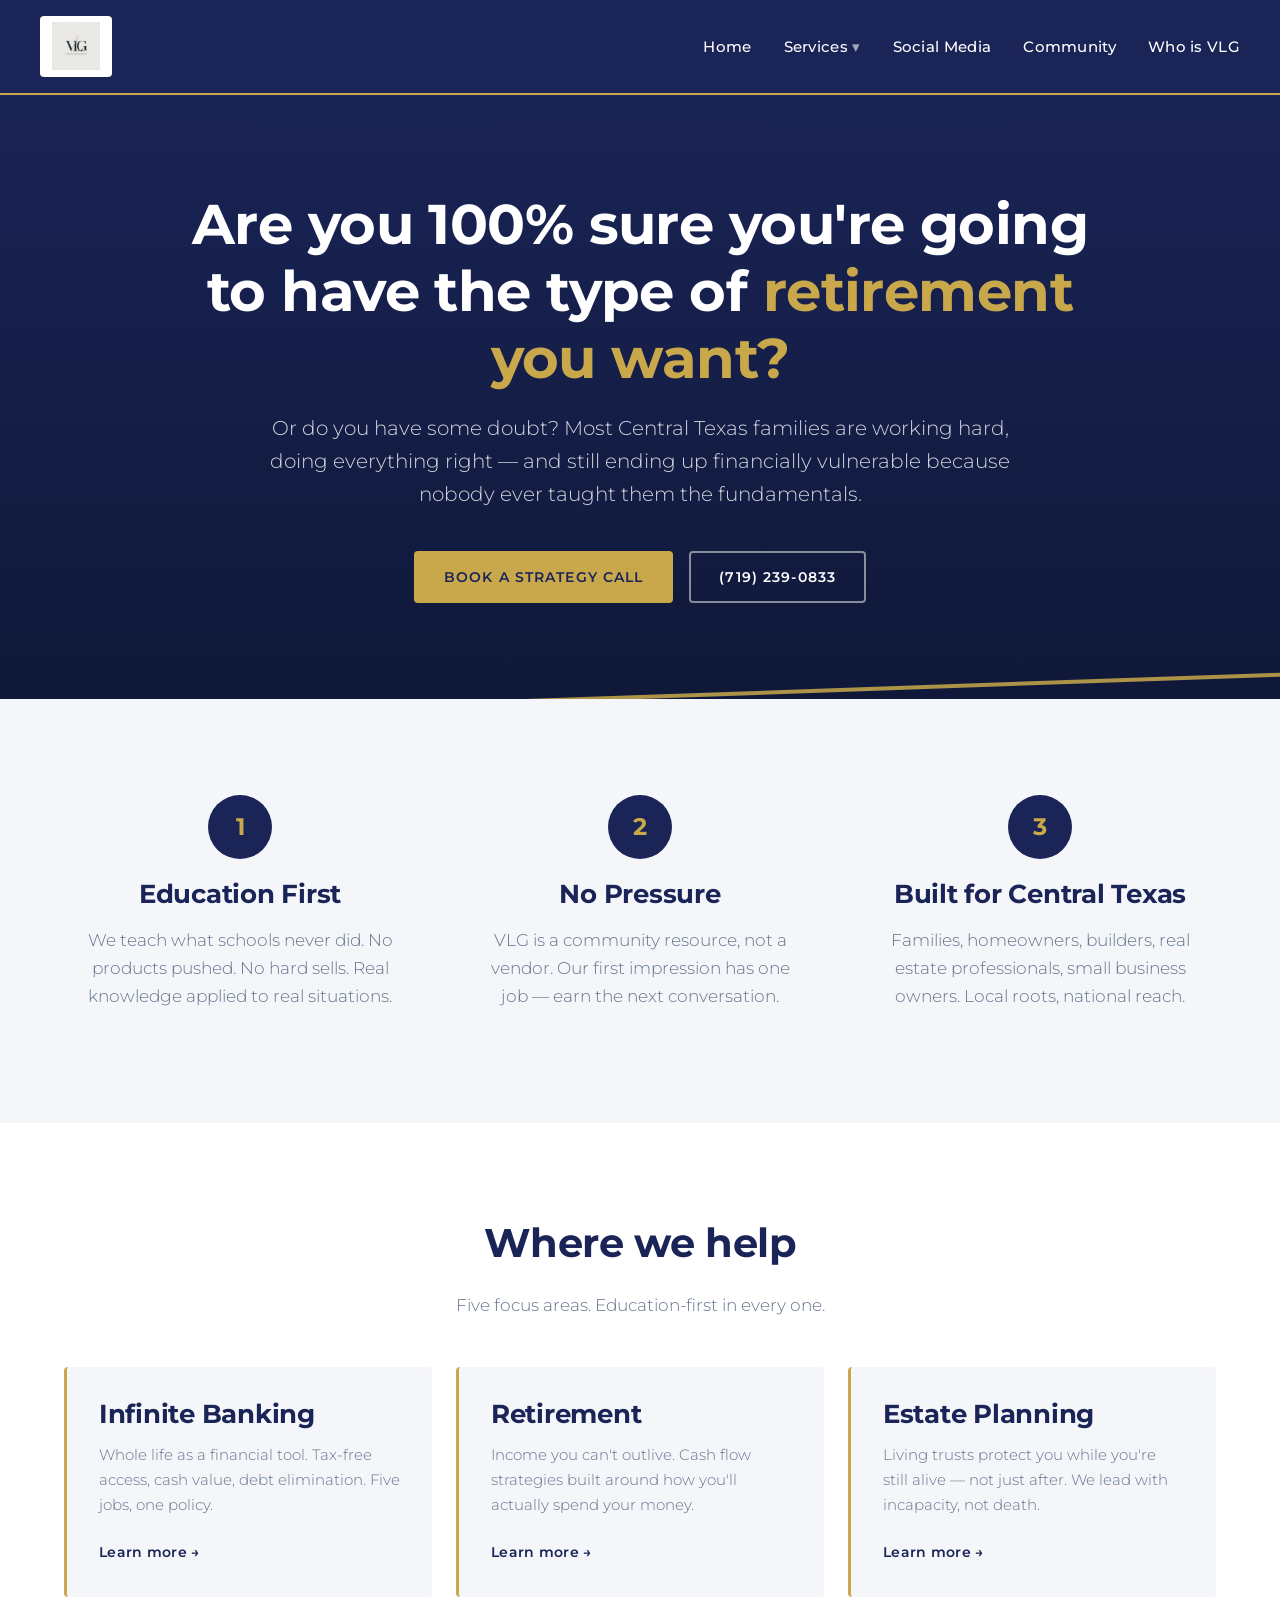
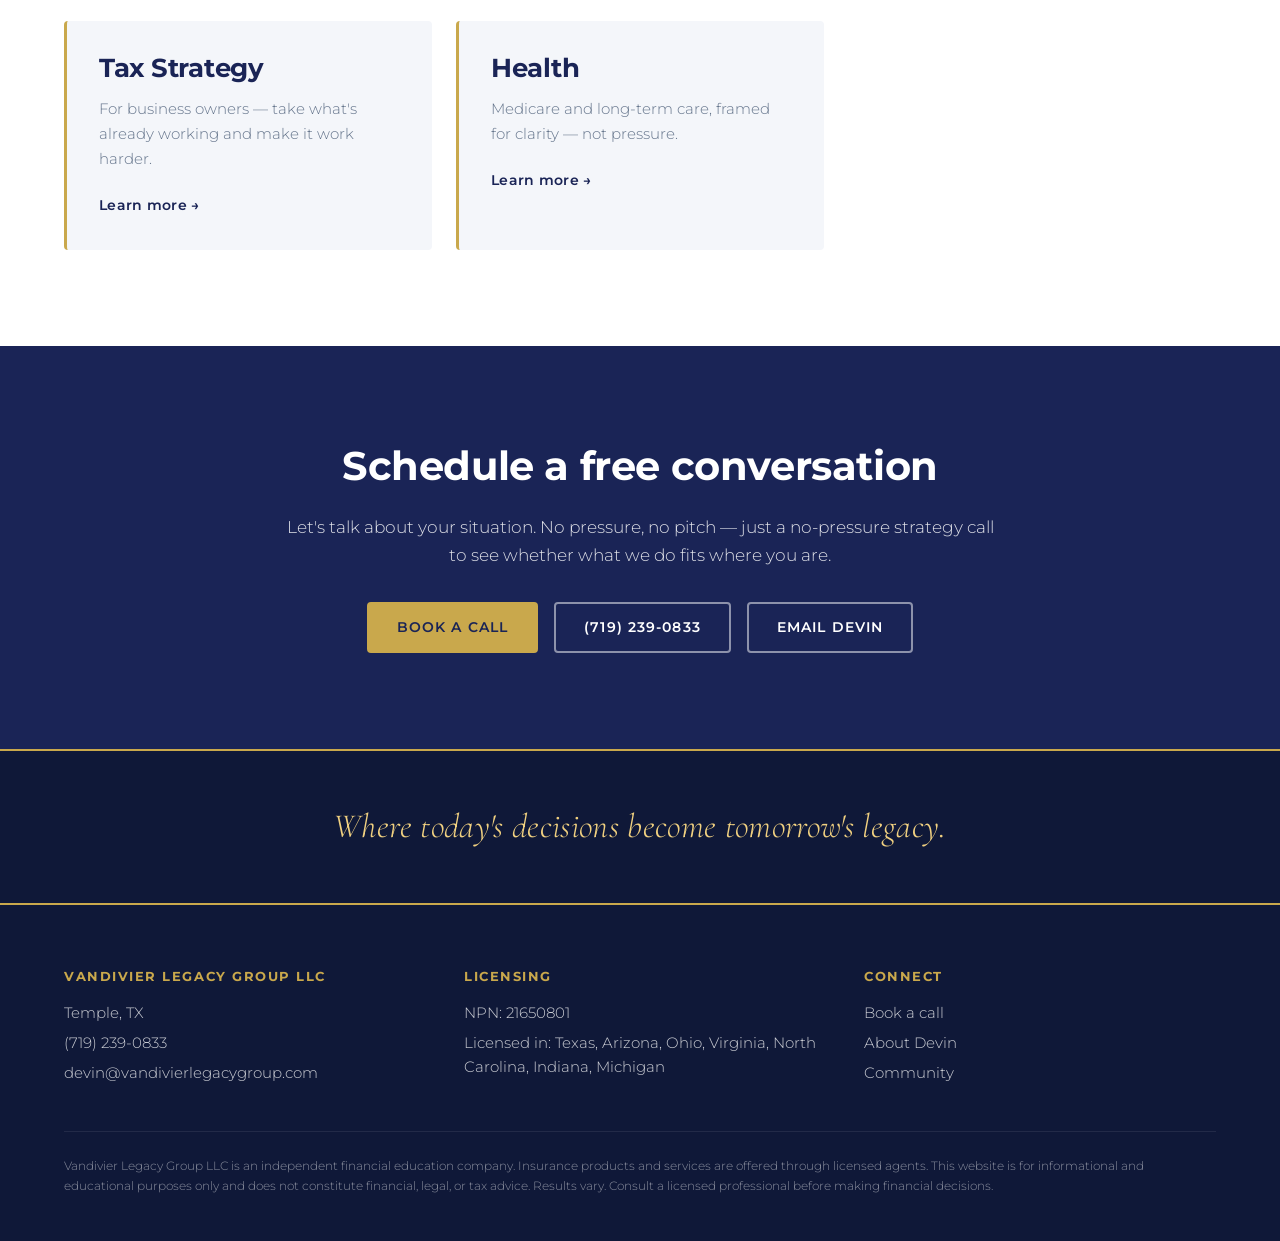
==== index.html @ 3062ef34 "Scaffold v1: homepage, brand system, page stubs - Homepage: doubt-based hero, 3 value props, 5-servi" ====
<!DOCTYPE html>
<html lang="en">
<head>
  <meta charset="UTF-8">
  <meta name="viewport" content="width=device-width, initial-scale=1.0">
  <title>Vandivier Legacy Group — Education-First Financial Strategy</title>
  <meta name="description" content="Vandivier Legacy Group teaches Central Texas families what schools never did — how to protect, build, and pass on lasting wealth. Founded by Devin Vandivier in Temple, TX.">
  <link rel="preconnect" href="https://fonts.googleapis.com">
  <link rel="preconnect" href="https://fonts.gstatic.com" crossorigin>
  <link href="https://fonts.googleapis.com/css2?family=Cormorant+Garamond:ital,wght@1,300;1,400&family=Montserrat:wght@300;500;600;700&display=swap" rel="stylesheet">
  <link rel="stylesheet" href="/assets/css/styles.css">
  <link rel="icon" href="/assets/brand/VLG_Logo_WhiteBG.png">
</head>
<body>

<header class="site-header">
  <div class="container nav-wrap">
    <a href="/" class="brand-logo">
      <img src="/assets/brand/VLG_Logo_WhiteBG.png" alt="Vandivier Legacy Group">
    </a>
    <button class="menu-toggle" aria-label="Toggle menu" aria-expanded="false">☰</button>
    <nav>
      <ul class="nav-list">
        <li><a href="/">Home</a></li>
        <li class="has-dropdown">
          <a href="#">Services</a>
          <ul class="dropdown-menu">
            <li><a href="/services/ibc.html">IBC</a></li>
            <li><a href="/services/retirement.html">Retirement</a></li>
            <li><a href="/services/estate-planning.html">Estate Planning</a></li>
            <li><a href="/services/tax-strategy.html">Tax Strategy</a></li>
            <li><a href="/services/health.html">Health</a></li>
          </ul>
        </li>
        <li><a href="/social-media.html">Social Media</a></li>
        <li><a href="/community.html">Community</a></li>
        <li><a href="/who-is-vlg.html">Who is VLG</a></li>
      </ul>
    </nav>
  </div>
</header>

<main>

  <section class="hero">
    <div class="container">
      <h1>Are you 100% sure you're going to have the type of <span class="accent">retirement you want?</span></h1>
      <p class="lede">Or do you have some doubt? Most Central Texas families are working hard, doing everything right — and still ending up financially vulnerable because nobody ever taught them the fundamentals.</p>
      <div class="cta-actions">
        <a href="https://calendly.com/vandivierlegacygroup" class="btn btn-primary">Book a strategy call</a>
        <a href="tel:7192390833" class="btn btn-outline">(719) 239-0833</a>
      </div>
    </div>
  </section>

  <section class="section bg-cream">
    <div class="container">
      <div class="props-grid">
        <div class="prop">
          <div class="icon-wrap">1</div>
          <h3>Education First</h3>
          <p>We teach what schools never did. No products pushed. No hard sells. Real knowledge applied to real situations.</p>
        </div>
        <div class="prop">
          <div class="icon-wrap">2</div>
          <h3>No Pressure</h3>
          <p>VLG is a community resource, not a vendor. Our first impression has one job — earn the next conversation.</p>
        </div>
        <div class="prop">
          <div class="icon-wrap">3</div>
          <h3>Built for Central Texas</h3>
          <p>Families, homeowners, builders, real estate professionals, small business owners. Local roots, national reach.</p>
        </div>
      </div>
    </div>
  </section>

  <section class="section bg-white">
    <div class="container">
      <div class="section-head">
        <h2>Where we help</h2>
        <p>Five focus areas. Education-first in every one.</p>
      </div>
      <div class="services-grid">
        <article class="service-card">
          <h3>Infinite Banking</h3>
          <p>Whole life as a financial tool. Tax-free access, cash value, debt elimination. Five jobs, one policy.</p>
          <a class="read-more" href="/services/ibc.html">Learn more →</a>
        </article>
        <article class="service-card">
          <h3>Retirement</h3>
          <p>Income you can't outlive. Cash flow strategies built around how you'll actually spend your money.</p>
          <a class="read-more" href="/services/retirement.html">Learn more →</a>
        </article>
        <article class="service-card">
          <h3>Estate Planning</h3>
          <p>Living trusts protect you while you're still alive — not just after. We lead with incapacity, not death.</p>
          <a class="read-more" href="/services/estate-planning.html">Learn more →</a>
        </article>
        <article class="service-card">
          <h3>Tax Strategy</h3>
          <p>For business owners — take what's already working and make it work harder.</p>
          <a class="read-more" href="/services/tax-strategy.html">Learn more →</a>
        </article>
        <article class="service-card">
          <h3>Health</h3>
          <p>Medicare and long-term care, framed for clarity — not pressure.</p>
          <a class="read-more" href="/services/health.html">Learn more →</a>
        </article>
      </div>
    </div>
  </section>

  <section class="cta-section">
    <div class="container">
      <h2>Schedule a free conversation</h2>
      <p>Let's talk about your situation. No pressure, no pitch — just a no-pressure strategy call to see whether what we do fits where you are.</p>
      <div class="cta-actions">
        <a href="https://calendly.com/vandivierlegacygroup" class="btn btn-primary">Book a call</a>
        <a href="tel:7192390833" class="btn btn-outline">(719) 239-0833</a>
        <a href="mailto:devin@vandivierlegacygroup.com" class="btn btn-outline">Email Devin</a>
      </div>
    </div>
  </section>

  <section class="slogan-strip">
    <div class="container">
      <p>Where today's decisions become tomorrow's legacy.</p>
    </div>
  </section>

</main>

<footer class="site-footer">
  <div class="container">
    <div class="footer-top">
      <div class="footer-col">
        <h4>Vandivier Legacy Group LLC</h4>
        <p>Temple, TX</p>
        <p><a href="tel:7192390833">(719) 239-0833</a></p>
        <p><a href="mailto:devin@vandivierlegacygroup.com">devin@vandivierlegacygroup.com</a></p>
      </div>
      <div class="footer-col">
        <h4>Licensing</h4>
        <p>NPN: 21650801</p>
        <p>Licensed in: Texas, Arizona, Ohio, Virginia, North Carolina, Indiana, Michigan</p>
      </div>
      <div class="footer-col">
        <h4>Connect</h4>
        <p><a href="https://calendly.com/vandivierlegacygroup">Book a call</a></p>
        <p><a href="/who-is-vlg.html">About Devin</a></p>
        <p><a href="/community.html">Community</a></p>
      </div>
    </div>
    <p class="footer-disclaimer">Vandivier Legacy Group LLC is an independent financial education company. Insurance products and services are offered through licensed agents. This website is for informational and educational purposes only and does not constitute financial, legal, or tax advice. Results vary. Consult a licensed professional before making financial decisions.</p>
  </div>
</footer>

<script src="/assets/js/main.js"></script>

</body>
</html>
---- assets/css/styles.css ----
/* Vandivier Legacy Group — Brand System
   Colors, type, and primitives per brief 2026-04-30. */

:root {
  --navy: #1A2456;
  --navy-deep: #0F1838;
  --gold: #C9A84C;
  --light-gold: #F0D080;
  --cream: #F4F6FA;
  --white: #FFFFFF;
  --slate: #64748B;
  --ink: #1A2030;

  --font-sans: 'Montserrat', -apple-system, BlinkMacSystemFont, 'Segoe UI', Roboto, sans-serif;
  --font-serif: 'Cormorant Garamond', Georgia, serif;

  --max-width: 1200px;
  --gap-sm: 0.75rem;
  --gap-md: 1.5rem;
  --gap-lg: 3rem;
  --gap-xl: 6rem;

  --radius: 4px;
  --shadow-card: 0 1px 3px rgba(26, 36, 86, 0.08), 0 4px 12px rgba(26, 36, 86, 0.04);
  --shadow-lift: 0 12px 32px rgba(26, 36, 86, 0.12);
  --transition: 200ms ease-out;
}

*, *::before, *::after { box-sizing: border-box; }

html { scroll-behavior: smooth; }

body {
  margin: 0;
  font-family: var(--font-sans);
  font-weight: 300;
  font-size: 17px;
  line-height: 1.65;
  color: var(--ink);
  background: var(--cream);
  -webkit-font-smoothing: antialiased;
}

h1, h2, h3, h4 {
  font-family: var(--font-sans);
  font-weight: 700;
  line-height: 1.2;
  letter-spacing: -0.01em;
  margin: 0 0 0.6em;
  color: var(--navy);
}
h1 { font-size: clamp(2.25rem, 5vw, 3.5rem); }
h2 { font-size: clamp(1.75rem, 3.5vw, 2.5rem); }
h3 { font-size: clamp(1.25rem, 2.2vw, 1.625rem); }
h4 { font-size: 1rem; letter-spacing: 0.08em; text-transform: uppercase; }

p { margin: 0 0 1em; }
a {
  color: var(--navy);
  text-decoration: none;
  transition: color var(--transition);
}
a:hover { color: var(--gold); }

img { max-width: 100%; height: auto; display: block; }

.container {
  max-width: var(--max-width);
  margin: 0 auto;
  padding: 0 1.5rem;
}

/* ==== Header / Nav ==== */
.site-header {
  background: var(--navy);
  color: var(--white);
  position: sticky;
  top: 0;
  z-index: 100;
  border-bottom: 2px solid var(--gold);
}
.nav-wrap {
  display: flex;
  align-items: center;
  justify-content: space-between;
  padding: 1rem 0;
}
.brand-logo {
  display: flex;
  align-items: center;
  gap: 0.75rem;
}
.brand-logo {
  /* TEMPORARY: white-bg logo sits in a white pill until Devin's transparent variant arrives. */
  background: var(--white);
  padding: 0.4rem 0.75rem;
  border-radius: var(--radius);
}
.brand-logo img {
  height: 48px;
  width: auto;
}
.nav-list {
  list-style: none;
  margin: 0;
  padding: 0;
  display: flex;
  align-items: center;
  gap: 2rem;
}
.nav-list a {
  color: var(--white);
  font-weight: 500;
  font-size: 0.95rem;
  letter-spacing: 0.02em;
  position: relative;
}
.nav-list a:hover { color: var(--light-gold); }
.nav-list .has-dropdown { position: relative; }
.nav-list .has-dropdown > a::after { content: ' ▾'; opacity: 0.6; }
.dropdown-menu {
  display: none;
  position: absolute;
  top: 100%;
  left: -0.75rem;
  background: var(--navy);
  border-top: 2px solid var(--gold);
  min-width: 220px;
  list-style: none;
  margin: 0;
  padding: 0.5rem 0;
  box-shadow: var(--shadow-lift);
}
.has-dropdown:hover .dropdown-menu,
.has-dropdown:focus-within .dropdown-menu,
.has-dropdown.is-open .dropdown-menu {
  display: block;
}
.dropdown-menu a {
  display: block;
  padding: 0.6rem 1.25rem;
  font-weight: 400;
}
.menu-toggle {
  display: none;
  background: transparent;
  border: 0;
  color: var(--white);
  font-size: 1.5rem;
  padding: 0.5rem;
  cursor: pointer;
}

/* ==== Buttons ==== */
.btn {
  display: inline-block;
  padding: 0.875em 2em;
  font-family: var(--font-sans);
  font-weight: 600;
  font-size: 0.875rem;
  letter-spacing: 0.08em;
  text-transform: uppercase;
  border: 2px solid transparent;
  border-radius: var(--radius);
  cursor: pointer;
  transition: all var(--transition);
  white-space: nowrap;
}
.btn-primary { background: var(--gold); color: var(--navy); border-color: var(--gold); }
.btn-primary:hover { background: var(--light-gold); border-color: var(--light-gold); color: var(--navy); }
.btn-outline { background: transparent; color: var(--white); border-color: rgba(255,255,255,0.5); }
.btn-outline:hover { background: var(--white); color: var(--navy); border-color: var(--white); }
.btn-ghost { background: transparent; color: var(--navy); border-color: var(--navy); }
.btn-ghost:hover { background: var(--navy); color: var(--white); }

/* ==== Hero ==== */
.hero {
  background: linear-gradient(180deg, var(--navy) 0%, var(--navy-deep) 100%);
  color: var(--white);
  padding: var(--gap-xl) 0;
  text-align: center;
  position: relative;
  overflow: hidden;
}
.hero::after {
  content: '';
  position: absolute;
  bottom: 0;
  left: 50%;
  transform: translateX(-50%) rotate(-2deg);
  width: 140%;
  height: 4px;
  background: var(--gold);
  opacity: 0.85;
}
.hero h1 { color: var(--white); margin-bottom: 1.25rem; max-width: 900px; margin-left: auto; margin-right: auto; }
.hero h1 .accent { color: var(--gold); }
.hero p.lede {
  font-size: clamp(1.05rem, 2vw, 1.25rem);
  max-width: 760px;
  margin: 0 auto 2.5rem;
  color: rgba(255, 255, 255, 0.82);
  font-weight: 300;
}
.cta-actions {
  display: flex;
  gap: 1rem;
  justify-content: center;
  flex-wrap: wrap;
}

/* ==== Sections ==== */
.section { padding: var(--gap-xl) 0; }
.section-head { text-align: center; max-width: 720px; margin: 0 auto var(--gap-lg); }
.section-head p { color: var(--slate); }

.bg-cream { background: var(--cream); }
.bg-white { background: var(--white); }
.bg-navy { background: var(--navy); color: var(--white); }
.bg-navy h2, .bg-navy h3, .bg-navy h4 { color: var(--white); }
.bg-navy p { color: rgba(255, 255, 255, 0.82); }

/* ==== Value props ==== */
.props-grid {
  display: grid;
  grid-template-columns: repeat(auto-fit, minmax(260px, 1fr));
  gap: var(--gap-lg);
}
.prop { text-align: center; padding: 0 1rem; }
.prop .icon-wrap {
  display: inline-flex;
  align-items: center;
  justify-content: center;
  width: 64px;
  height: 64px;
  border-radius: 50%;
  background: var(--navy);
  color: var(--gold);
  margin-bottom: 1.25rem;
  font-size: 1.5rem;
  font-weight: 700;
}
.prop p { color: var(--slate); }

/* ==== Service cards ==== */
.services-grid {
  display: grid;
  grid-template-columns: repeat(auto-fit, minmax(280px, 1fr));
  gap: var(--gap-md);
}
.service-card {
  background: var(--cream);
  padding: 2rem;
  border-left: 3px solid var(--gold);
  border-radius: var(--radius);
  transition: transform var(--transition), box-shadow var(--transition);
}
.service-card:hover {
  transform: translateY(-4px);
  box-shadow: var(--shadow-lift);
}
.service-card h3 { margin-bottom: 0.75rem; }
.service-card p { color: var(--slate); font-size: 0.95rem; }
.service-card .read-more {
  font-weight: 600;
  font-size: 0.9rem;
  letter-spacing: 0.02em;
  display: inline-block;
  margin-top: 0.5rem;
}

/* ==== CTA section (dark) ==== */
.cta-section { padding: var(--gap-xl) 0; background: var(--navy); color: var(--white); text-align: center; }
.cta-section h2 { color: var(--white); }
.cta-section p { color: rgba(255, 255, 255, 0.85); max-width: 720px; margin: 0 auto 2rem; font-size: 1.05rem; }

/* ==== Slogan strip ==== */
.slogan-strip {
  padding: var(--gap-lg) 0;
  background: var(--navy-deep);
  border-top: 2px solid var(--gold);
  text-align: center;
}
.slogan-strip p {
  font-family: var(--font-serif);
  font-style: italic;
  font-weight: 300;
  font-size: clamp(1.5rem, 3vw, 2.125rem);
  color: var(--light-gold);
  margin: 0;
  letter-spacing: 0.01em;
}

/* ==== Coming-soon stubs ==== */
.coming-soon {
  padding: var(--gap-xl) 0;
  text-align: center;
  background: var(--cream);
  min-height: 60vh;
  display: flex;
  align-items: center;
  justify-content: center;
}
.coming-soon-inner { max-width: 640px; margin: 0 auto; padding: 0 1.5rem; }
.coming-soon h1 { color: var(--navy); }
.coming-soon p { color: var(--slate); font-size: 1.05rem; }
.coming-soon .accent-bar {
  display: inline-block;
  width: 64px;
  height: 3px;
  background: var(--gold);
  margin: 1rem auto 1.5rem;
}

/* ==== Footer ==== */
.site-footer {
  background: var(--navy-deep);
  color: rgba(255, 255, 255, 0.7);
  padding: 4rem 0 2rem;
  border-top: 2px solid var(--gold);
}
.footer-top {
  display: grid;
  grid-template-columns: repeat(3, 1fr);
  gap: 3rem;
  margin-bottom: 2.5rem;
}
.footer-col h4 {
  color: var(--gold);
  font-size: 0.8rem;
  letter-spacing: 0.12em;
  text-transform: uppercase;
  margin-bottom: 1rem;
}
.footer-col p, .footer-col a {
  font-size: 0.92rem;
  color: rgba(255, 255, 255, 0.78);
}
.footer-col a:hover { color: var(--light-gold); }
.footer-col p { margin: 0 0 0.4em; }
.footer-disclaimer {
  font-size: 0.78rem;
  line-height: 1.6;
  color: rgba(255, 255, 255, 0.5);
  padding-top: 1.5rem;
  border-top: 1px solid rgba(255, 255, 255, 0.08);
  max-width: 100%;
}

/* ==== Mobile ==== */
@media (max-width: 768px) {
  .menu-toggle { display: block; }
  .nav-list {
    display: none;
    flex-direction: column;
    align-items: flex-start;
    gap: 0;
    position: absolute;
    top: 100%;
    left: 0;
    right: 0;
    background: var(--navy);
    padding: 1rem 1.5rem;
    border-top: 1px solid rgba(255, 255, 255, 0.08);
    border-bottom: 2px solid var(--gold);
  }
  .nav-list.is-open { display: flex; }
  .nav-list > li { width: 100%; padding: 0.5rem 0; }
  .has-dropdown:hover .dropdown-menu { display: none; }
  .has-dropdown.is-open .dropdown-menu {
    display: block;
    position: static;
    box-shadow: none;
    background: transparent;
    padding: 0.5rem 0 0;
    min-width: 0;
    border-top: 0;
  }
  .dropdown-menu a { padding-left: 1.25rem; }
  .footer-top { grid-template-columns: 1fr; gap: 2rem; }
  .hero { padding: var(--gap-lg) 0; }
}
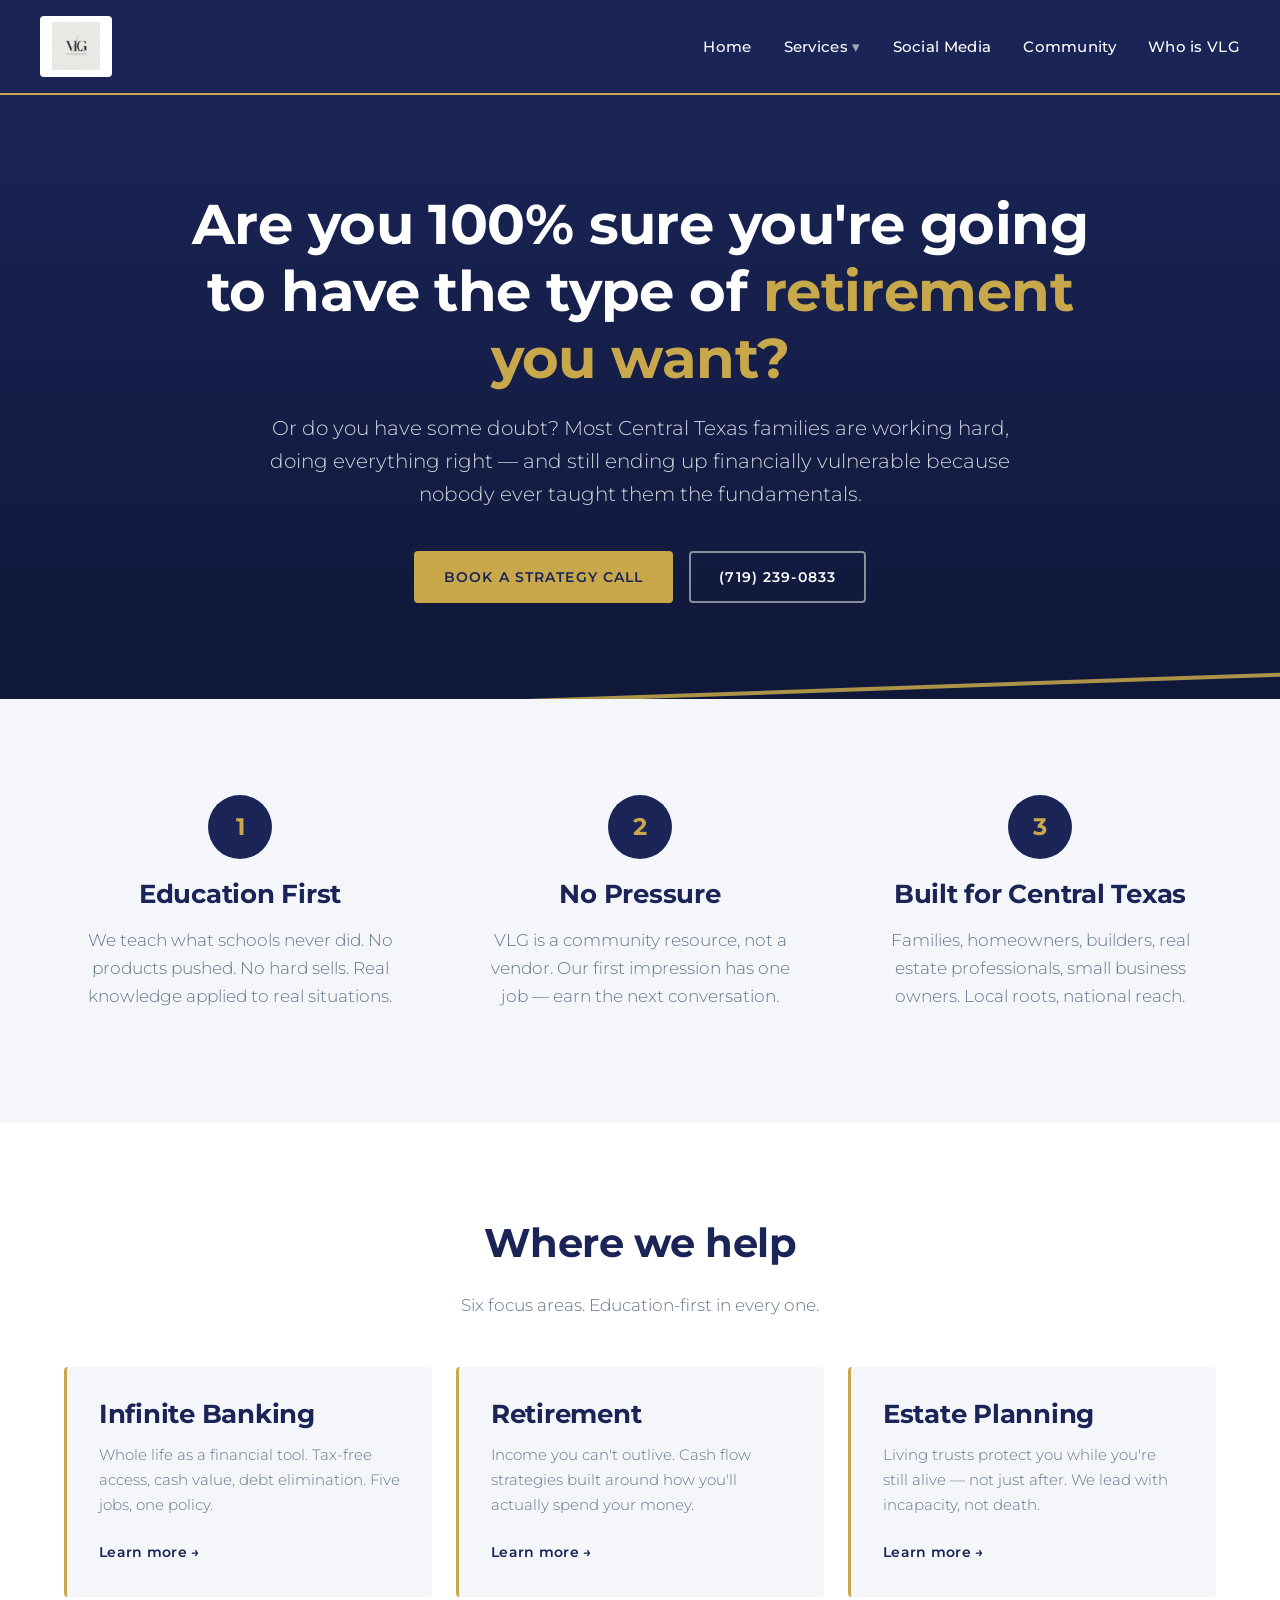
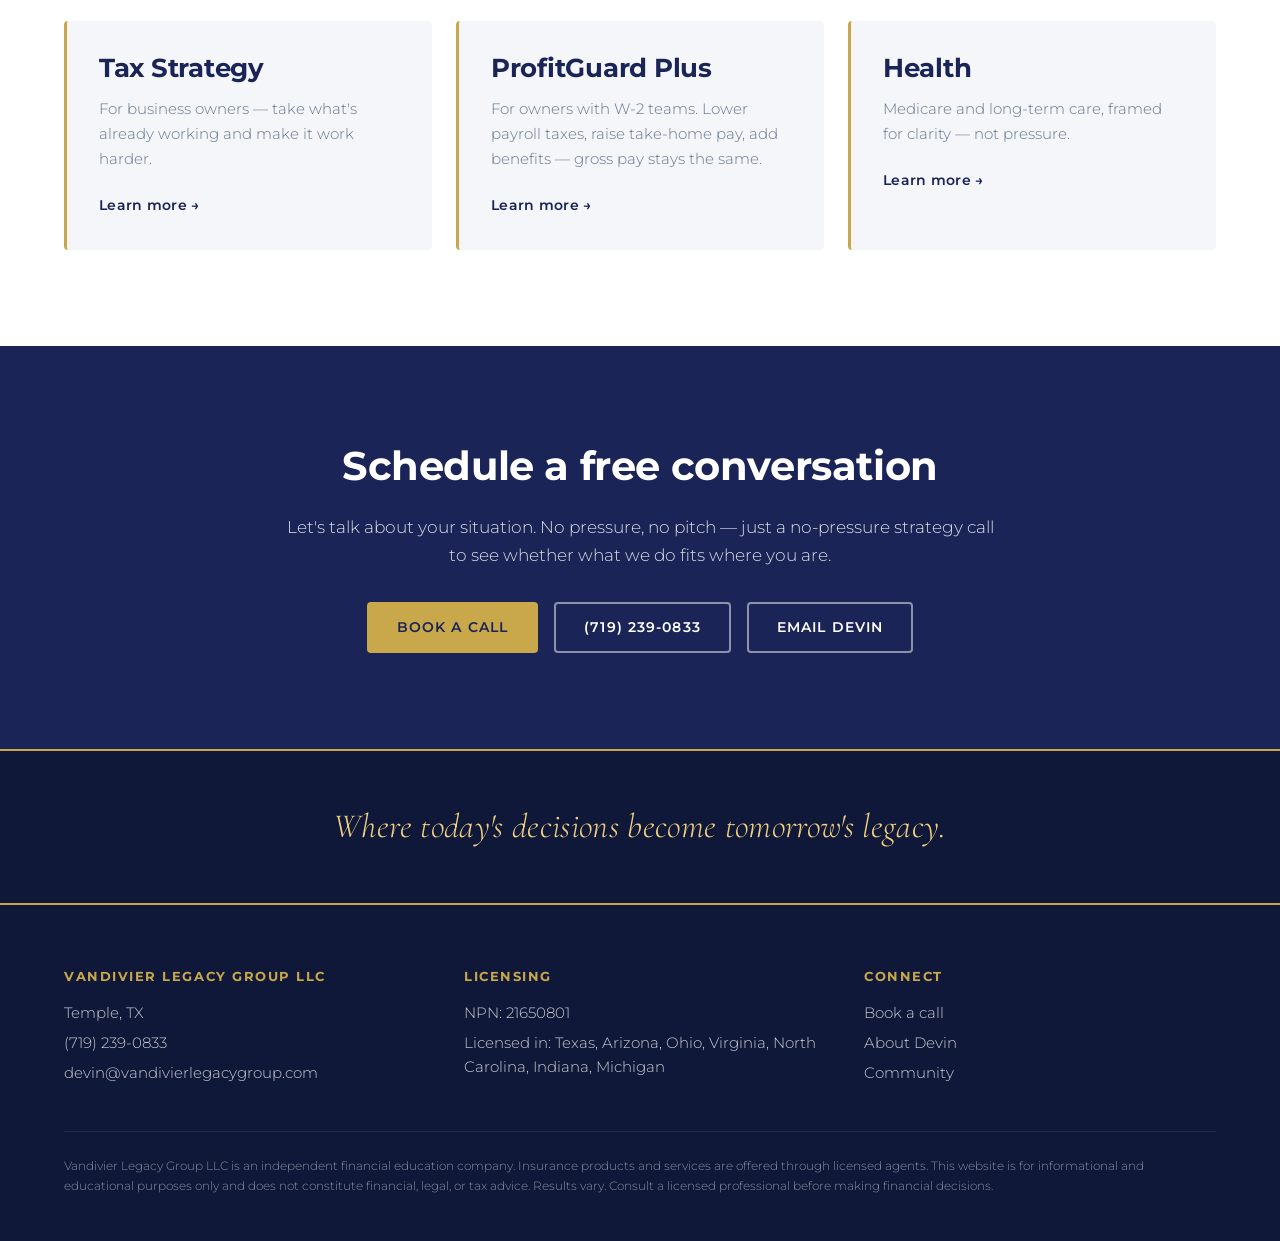
==== commit 3dcd70c7: "ProfitGuard Plus landing + community build-out (Devin's 7/17 call) - New /services/profitguard-plus." ====
--- a/index.html
+++ b/index.html
@@ -29,6 +29,7 @@
             <li><a href="/services/retirement.html">Retirement</a></li>
             <li><a href="/services/estate-planning.html">Estate Planning</a></li>
             <li><a href="/services/tax-strategy.html">Tax Strategy</a></li>
+            <li><a href="/services/profitguard-plus.html">ProfitGuard Plus</a></li>
             <li><a href="/services/health.html">Health</a></li>
           </ul>
         </li>
@@ -79,7 +80,7 @@
     <div class="container">
       <div class="section-head">
         <h2>Where we help</h2>
-        <p>Five focus areas. Education-first in every one.</p>
+        <p>Six focus areas. Education-first in every one.</p>
       </div>
       <div class="services-grid">
         <article class="service-card">
@@ -101,6 +102,11 @@
           <h3>Tax Strategy</h3>
           <p>For business owners — take what's already working and make it work harder.</p>
           <a class="read-more" href="/services/tax-strategy.html">Learn more →</a>
+        </article>
+        <article class="service-card">
+          <h3>ProfitGuard Plus</h3>
+          <p>For owners with W-2 teams. Lower payroll taxes, raise take-home pay, add benefits — gross pay stays the same.</p>
+          <a class="read-more" href="/services/profitguard-plus.html">Learn more →</a>
         </article>
         <article class="service-card">
           <h3>Health</h3>
--- a/assets/css/styles.css
+++ b/assets/css/styles.css
@@ -380,3 +380,117 @@
   .footer-top { grid-template-columns: 1fr; gap: 2rem; }
   .hero { padding: var(--gap-lg) 0; }
 }
+
+/* ==== ProfitGuard Plus page primitives ==== */
+.hero-eyebrow {
+  color: var(--gold);
+  font-size: 0.8rem;
+  font-weight: 600;
+  letter-spacing: 0.25em;
+  text-transform: uppercase;
+  margin: 0 0 1.25rem;
+}
+
+.narrow-copy { max-width: 760px; margin: 0 auto; }
+.narrow-copy p { color: var(--ink); font-size: 1.05rem; }
+
+.split-cols {
+  display: grid;
+  grid-template-columns: 1fr 1fr;
+  gap: var(--gap-lg);
+  max-width: 900px;
+  margin: 0 auto;
+}
+.split-cols h3 { margin-bottom: 1rem; }
+
+.check-list { list-style: none; padding: 0; margin: 0; }
+.check-list li {
+  position: relative;
+  padding: 0 0 0 1.75rem;
+  margin-bottom: 0.75rem;
+  color: var(--slate);
+  line-height: 1.55;
+}
+.check-list li::before {
+  content: '✓';
+  position: absolute;
+  left: 0;
+  top: 0;
+  color: var(--gold);
+  font-weight: 700;
+}
+
+.gates-grid { max-width: 780px; margin: 0 auto; grid-template-columns: 1fr 1fr; }
+
+.faq-item { padding: 1.25rem 0; border-bottom: 1px solid rgba(26, 36, 86, 0.1); }
+.faq-item:last-child { border-bottom: 0; }
+.faq-item h3 { font-size: 1.1rem; margin-bottom: 0.5rem; }
+.faq-item p { color: var(--slate); margin: 0; }
+
+.lead-form {
+  max-width: 560px;
+  margin: 0 auto;
+  background: var(--cream);
+  border: 1px solid rgba(26, 36, 86, 0.08);
+  border-radius: var(--radius);
+  box-shadow: var(--shadow-card);
+  padding: 2rem;
+}
+.form-row { margin-bottom: 1.1rem; }
+.form-row label {
+  display: block;
+  font-size: 0.8rem;
+  font-weight: 600;
+  letter-spacing: 0.06em;
+  text-transform: uppercase;
+  color: var(--navy);
+  margin-bottom: 0.35rem;
+}
+.form-row input {
+  width: 100%;
+  padding: 0.75rem 0.9rem;
+  font-family: var(--font-sans);
+  font-size: 1rem;
+  color: var(--ink);
+  background: var(--white);
+  border: 1px solid rgba(26, 36, 86, 0.18);
+  border-radius: var(--radius);
+  outline: none;
+  transition: border-color var(--transition);
+}
+.form-row input:focus { border-color: var(--gold); }
+.form-submit { width: 100%; margin-top: 0.5rem; }
+.form-note {
+  color: var(--slate);
+  font-size: 0.85rem;
+  text-align: center;
+  margin: 1rem 0 0;
+}
+
+/* ==== Community page ==== */
+.affiliation-list { list-style: none; padding: 0; margin: 0; max-width: 720px; margin: 0 auto; }
+.affiliation-list li {
+  position: relative;
+  padding: 1rem 0 1rem 1.9rem;
+  border-bottom: 1px solid rgba(26, 36, 86, 0.1);
+  color: var(--ink);
+  line-height: 1.5;
+}
+.affiliation-list li:last-child { border-bottom: 0; }
+.affiliation-list li::before {
+  content: '';
+  position: absolute;
+  left: 0;
+  top: 1.55rem;
+  width: 10px;
+  height: 10px;
+  background: var(--gold);
+}
+.affiliation-list .affil-name { font-weight: 600; color: var(--navy); }
+.affiliation-list .affil-role { color: var(--slate); font-size: 0.95rem; display: block; }
+
+@media (max-width: 768px) {
+  .split-cols { grid-template-columns: 1fr; gap: var(--gap-md); }
+  .gates-grid { grid-template-columns: 1fr; }
+  .lead-form { padding: 1.5rem 1.25rem; }
+}
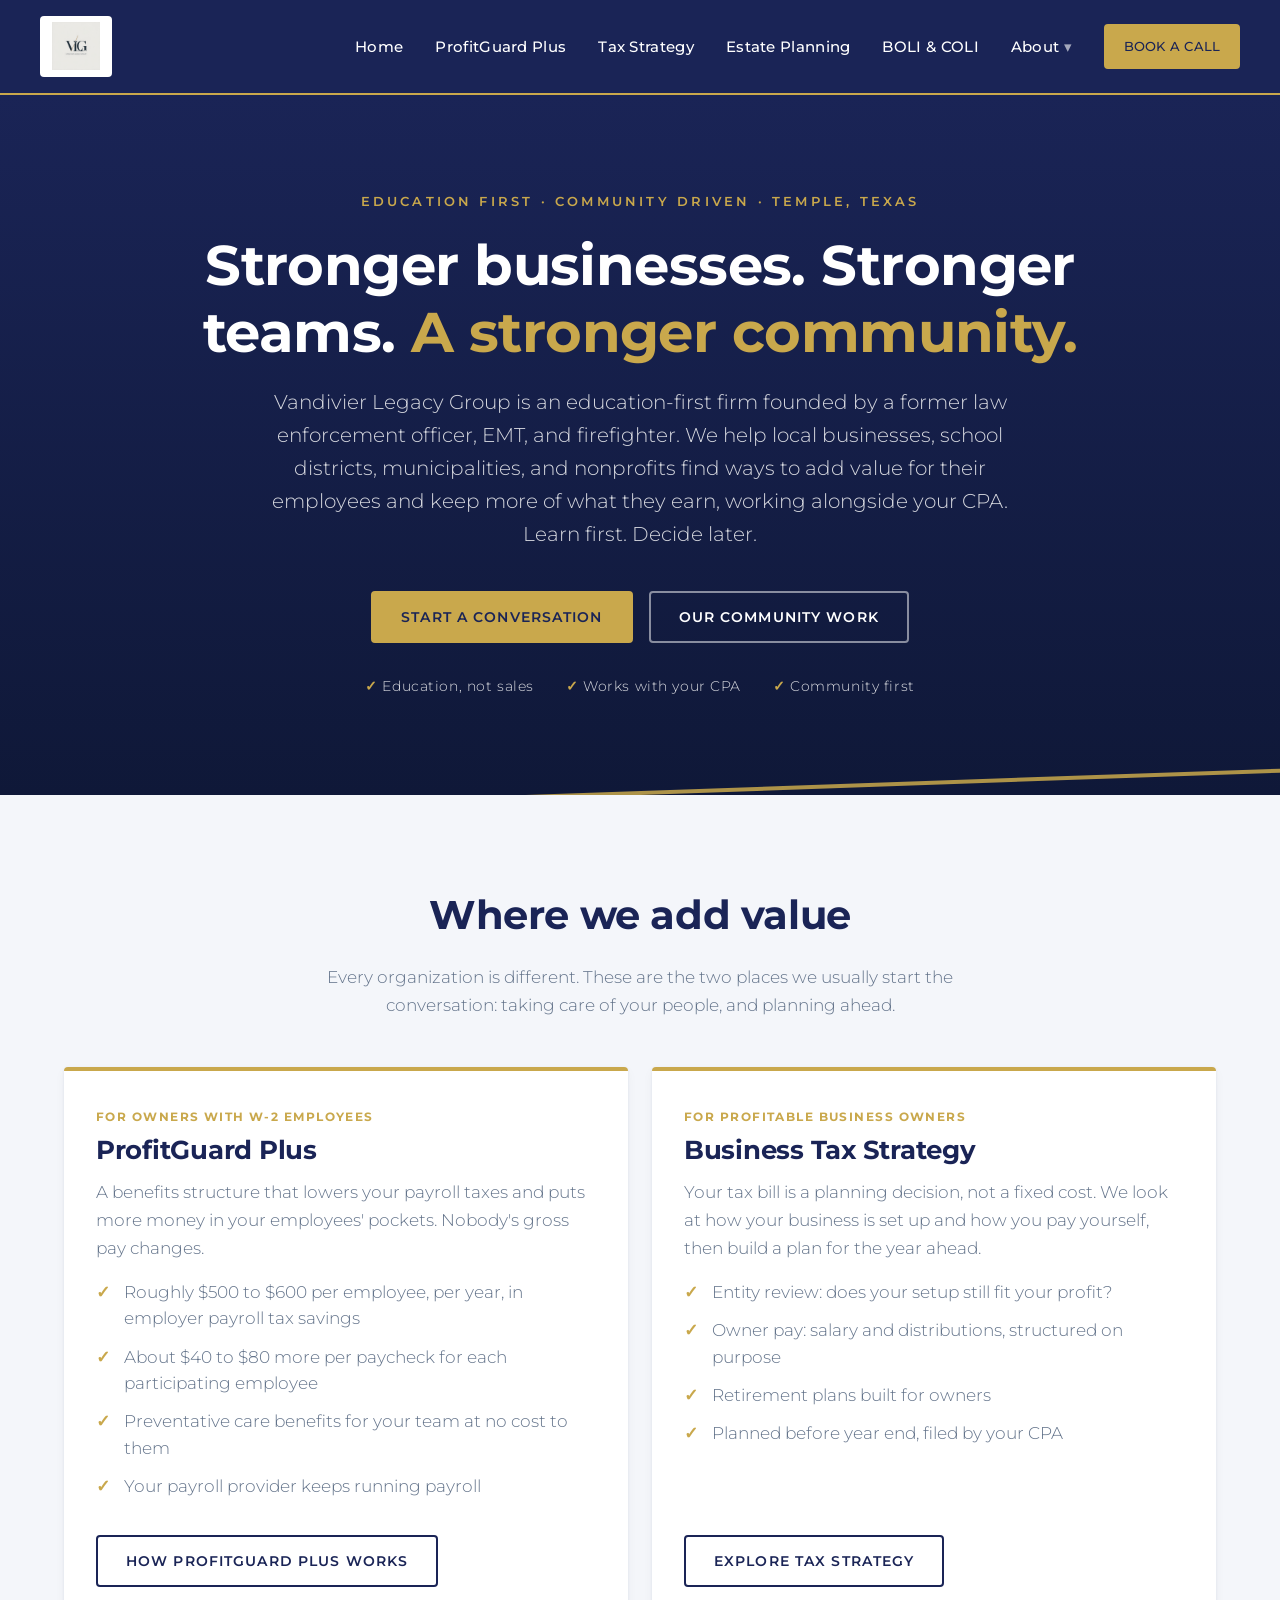
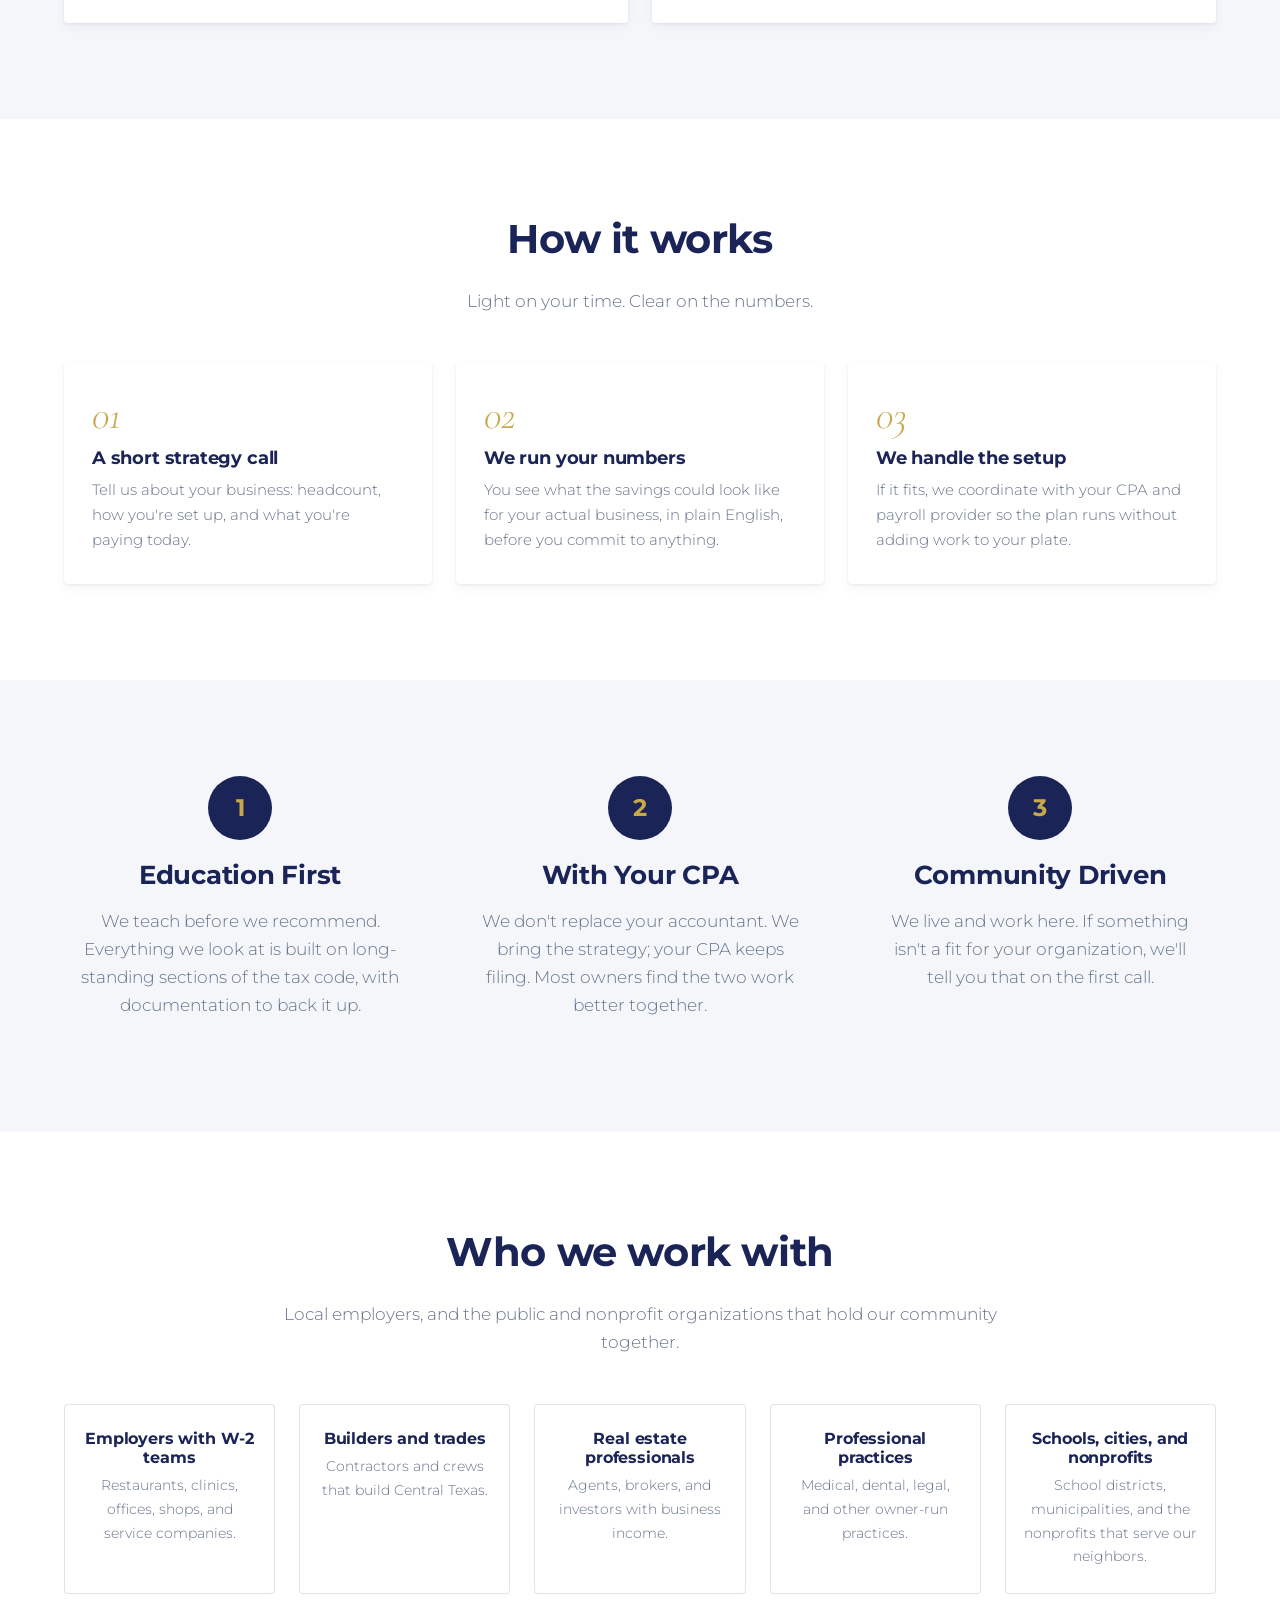
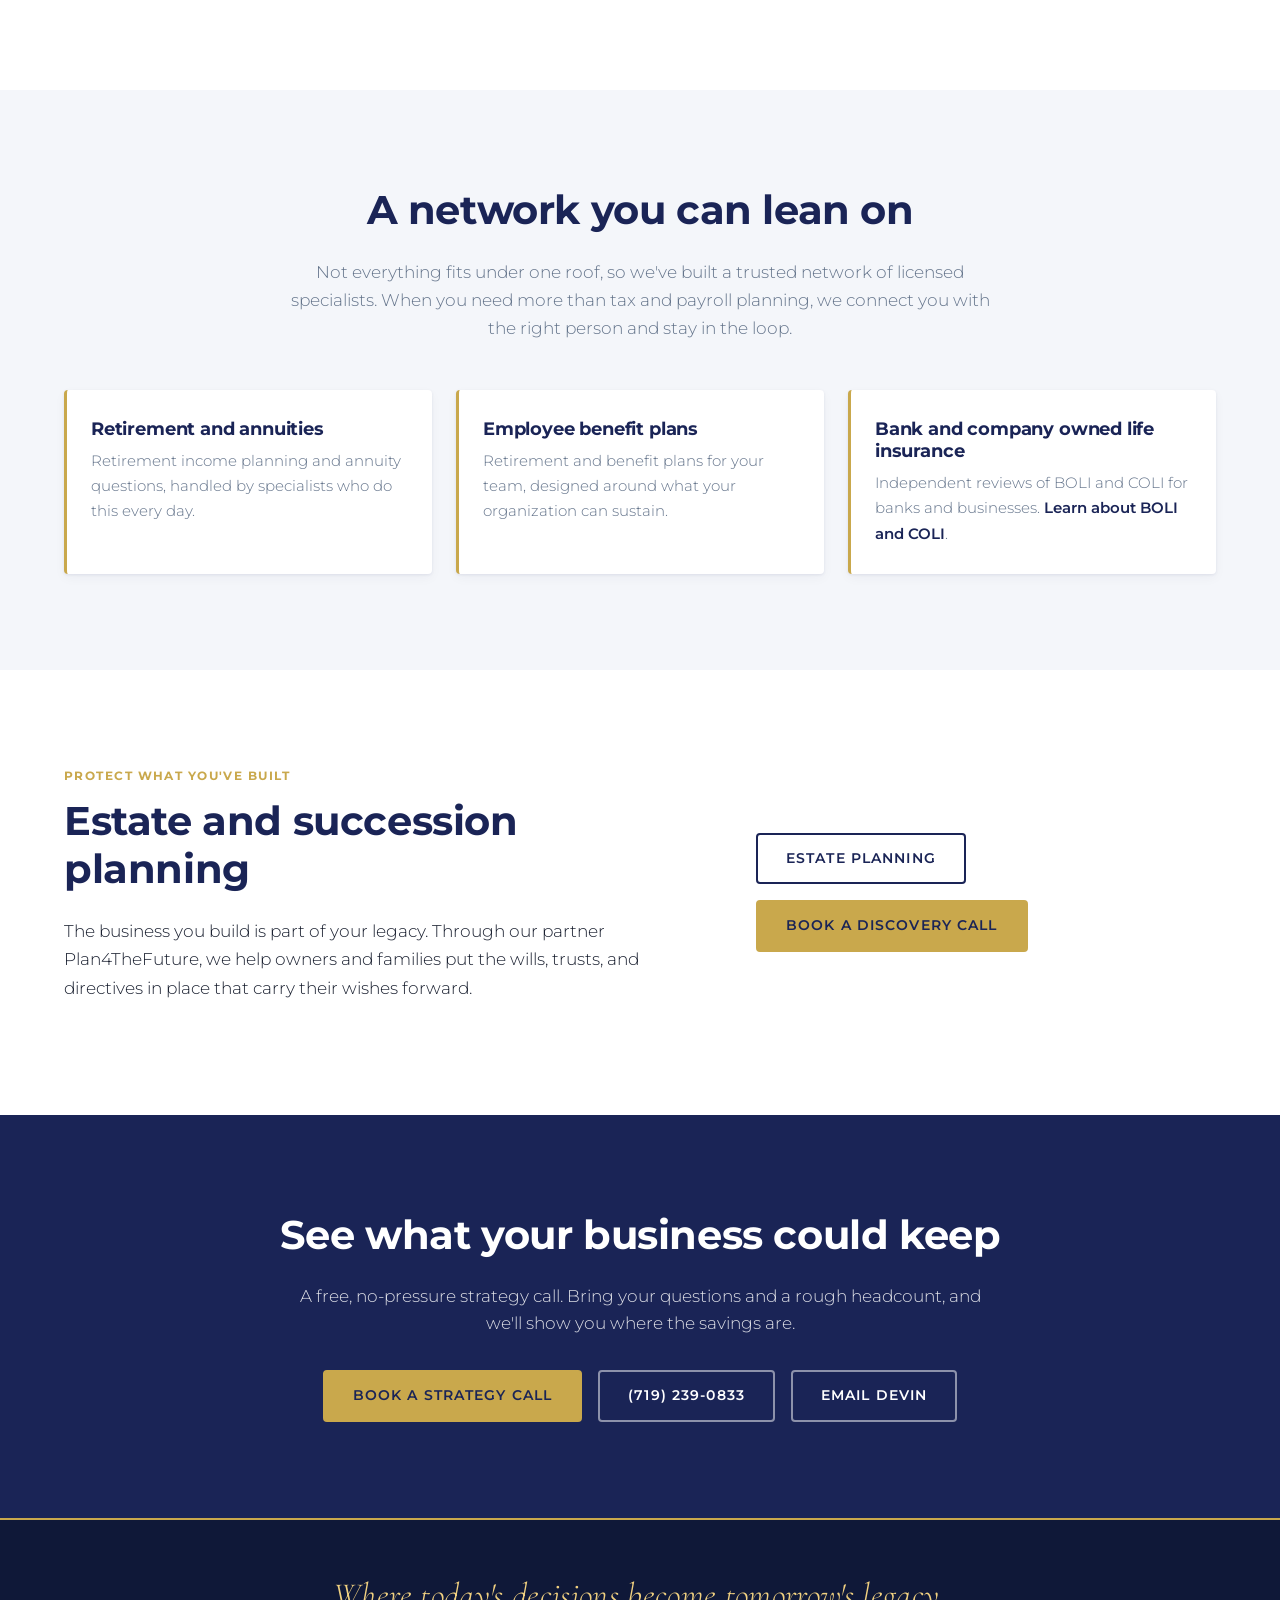
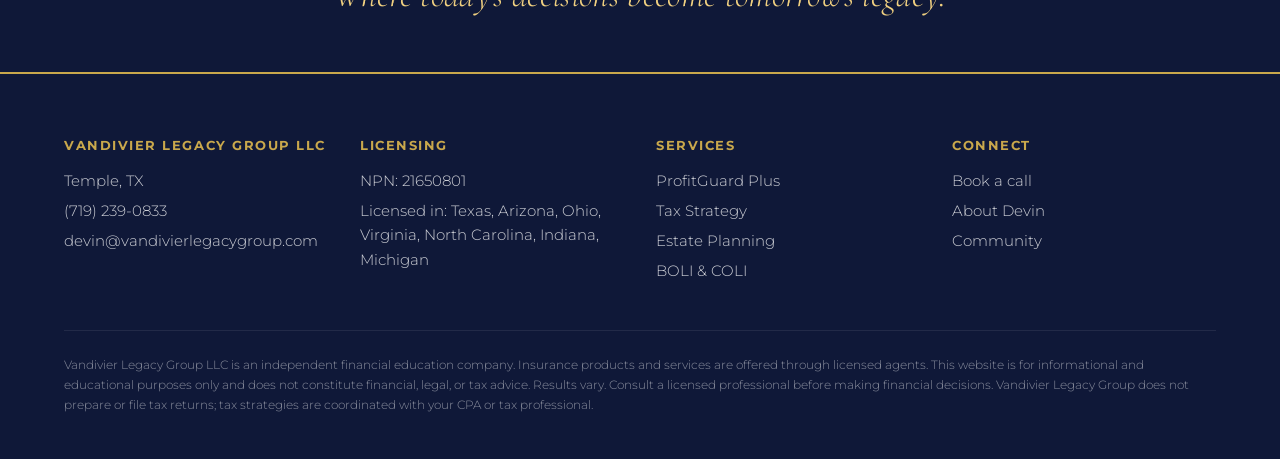
==== commit 4daf728e: "Community-first site update: BOLI/COLI page, network section, hidden partners page, drop health/IBC/" ====
--- a/index.html
+++ b/index.html
@@ -3,13 +3,34 @@
 <head>
   <meta charset="UTF-8">
   <meta name="viewport" content="width=device-width, initial-scale=1.0">
-  <title>Vandivier Legacy Group — Education-First Financial Strategy</title>
-  <meta name="description" content="Vandivier Legacy Group teaches Central Texas families what schools never did — how to protect, build, and pass on lasting wealth. Founded by Devin Vandivier in Temple, TX.">
+  <title>Vandivier Legacy Group | Payroll &amp; Tax Strategy for Business Owners, Temple TX</title>
+  <meta name="description" content="Vandivier Legacy Group helps business owners lower payroll taxes with ProfitGuard Plus and build a year-round tax strategy with their CPA. Based in Temple, Texas. Book a free strategy call.">
   <link rel="preconnect" href="https://fonts.googleapis.com">
   <link rel="preconnect" href="https://fonts.gstatic.com" crossorigin>
   <link href="https://fonts.googleapis.com/css2?family=Cormorant+Garamond:ital,wght@1,300;1,400&family=Montserrat:wght@300;500;600;700&display=swap" rel="stylesheet">
   <link rel="stylesheet" href="/assets/css/styles.css">
   <link rel="icon" href="/assets/brand/VLG_Logo_WhiteBG.png">
+  <link rel="canonical" href="https://vandivierlegacygroup.com/">
+  <meta property="og:title" content="Vandivier Legacy Group | Tax Strategy for Business Owners">
+  <meta property="og:description" content="Lower payroll taxes with ProfitGuard Plus and plan the year ahead with a real tax strategy. Temple, Texas.">
+  <meta property="og:url" content="https://vandivierlegacygroup.com/">
+  <meta property="og:type" content="website">
+  <script type="application/ld+json">
+  {
+    "@context": "https://schema.org",
+    "@type": "ProfessionalService",
+    "name": "Vandivier Legacy Group LLC",
+    "url": "https://vandivierlegacygroup.com/",
+    "logo": "https://vandivierlegacygroup.com/assets/brand/VLG_Logo_WhiteBG.png",
+    "telephone": "+1-719-239-0833",
+    "email": "devin@vandivierlegacygroup.com",
+    "founder": { "@type": "Person", "name": "Devin Vandivier" },
+    "address": { "@type": "PostalAddress", "addressLocality": "Temple", "addressRegion": "TX", "addressCountry": "US" },
+    "areaServed": ["Texas", "Arizona", "Ohio", "Virginia", "North Carolina", "Indiana", "Michigan"],
+    "description": "Payroll tax and business tax strategy for business owners, including ProfitGuard Plus, plus estate and succession planning.",
+    "knowsAbout": ["Payroll tax strategy", "Business tax strategy", "ProfitGuard Plus", "Employee benefits", "Estate planning"]
+  }
+  </script>
 </head>
 <body>
 
@@ -22,20 +43,19 @@
     <nav>
       <ul class="nav-list">
         <li><a href="/">Home</a></li>
+        <li><a href="/services/profitguard-plus.html">ProfitGuard Plus</a></li>
+        <li><a href="/services/tax-strategy.html">Tax Strategy</a></li>
+        <li><a href="/services/estate-planning.html">Estate Planning</a></li>
+        <li><a href="/services/boli-coli.html">BOLI &amp; COLI</a></li>
         <li class="has-dropdown">
-          <a href="#">Services</a>
+          <a href="/who-is-vlg.html">About</a>
           <ul class="dropdown-menu">
-            <li><a href="/services/ibc.html">IBC</a></li>
-            <li><a href="/services/retirement.html">Retirement</a></li>
-            <li><a href="/services/estate-planning.html">Estate Planning</a></li>
-            <li><a href="/services/tax-strategy.html">Tax Strategy</a></li>
-            <li><a href="/services/profitguard-plus.html">ProfitGuard Plus</a></li>
-            <li><a href="/services/health.html">Health</a></li>
+            <li><a href="/who-is-vlg.html">Who is VLG</a></li>
+            <li><a href="/community.html">Community</a></li>
+            <li><a href="/social-media.html">Social Media</a></li>
           </ul>
         </li>
-        <li><a href="/social-media.html">Social Media</a></li>
-        <li><a href="/community.html">Community</a></li>
-        <li><a href="/who-is-vlg.html">Who is VLG</a></li>
+        <li class="nav-cta"><a href="https://calendly.com/vandivierlegacygroup" class="btn btn-primary">Book a call</a></li>
       </ul>
     </nav>
   </div>
@@ -45,11 +65,75 @@
 
   <section class="hero">
     <div class="container">
-      <h1>Are you 100% sure you're going to have the type of <span class="accent">retirement you want?</span></h1>
-      <p class="lede">Or do you have some doubt? Most Central Texas families are working hard, doing everything right — and still ending up financially vulnerable because nobody ever taught them the fundamentals.</p>
+      <p class="hero-eyebrow">Education first · Community driven · Temple, Texas</p>
+      <h1>Stronger businesses. Stronger teams. <span class="accent">A stronger community.</span></h1>
+      <p class="lede">Vandivier Legacy Group is an education-first firm founded by a former law enforcement officer, EMT, and firefighter. We help local businesses, school districts, municipalities, and nonprofits find ways to add value for their employees and keep more of what they earn, working alongside your CPA. Learn first. Decide later.</p>
       <div class="cta-actions">
-        <a href="https://calendly.com/vandivierlegacygroup" class="btn btn-primary">Book a strategy call</a>
-        <a href="tel:7192390833" class="btn btn-outline">(719) 239-0833</a>
+        <a href="https://calendly.com/vandivierlegacygroup" class="btn btn-primary">Start a conversation</a>
+        <a href="/community.html" class="btn btn-outline">Our community work</a>
+      </div>
+      <ul class="hero-points">
+        <li>Education, not sales</li>
+        <li>Works with your CPA</li>
+        <li>Community first</li>
+      </ul>
+    </div>
+  </section>
+
+  <section class="section bg-cream">
+    <div class="container">
+      <div class="section-head">
+        <h2>Where we add value</h2>
+        <p>Every organization is different. These are the two places we usually start the conversation: taking care of your people, and planning ahead.</p>
+      </div>
+      <div class="feature-grid">
+        <article class="feature-card">
+          <p class="feature-tag">For owners with W-2 employees</p>
+          <h3>ProfitGuard Plus</h3>
+          <p>A benefits structure that lowers your payroll taxes and puts more money in your employees' pockets. Nobody's gross pay changes.</p>
+          <ul class="check-list">
+            <li>Roughly $500 to $600 per employee, per year, in employer payroll tax savings</li>
+            <li>About $40 to $80 more per paycheck for each participating employee</li>
+            <li>Preventative care benefits for your team at no cost to them</li>
+            <li>Your payroll provider keeps running payroll</li>
+          </ul>
+          <a href="/services/profitguard-plus.html" class="btn btn-ghost">How ProfitGuard Plus works</a>
+        </article>
+        <article class="feature-card">
+          <p class="feature-tag">For profitable business owners</p>
+          <h3>Business Tax Strategy</h3>
+          <p>Your tax bill is a planning decision, not a fixed cost. We look at how your business is set up and how you pay yourself, then build a plan for the year ahead.</p>
+          <ul class="check-list">
+            <li>Entity review: does your setup still fit your profit?</li>
+            <li>Owner pay: salary and distributions, structured on purpose</li>
+            <li>Retirement plans built for owners</li>
+            <li>Planned before year end, filed by your CPA</li>
+          </ul>
+          <a href="/services/tax-strategy.html" class="btn btn-ghost">Explore tax strategy</a>
+        </article>
+      </div>
+    </div>
+  </section>
+
+  <section class="section bg-white">
+    <div class="container">
+      <div class="section-head">
+        <h2>How it works</h2>
+        <p>Light on your time. Clear on the numbers.</p>
+      </div>
+      <div class="steps">
+        <div class="step">
+          <h3>A short strategy call</h3>
+          <p>Tell us about your business: headcount, how you're set up, and what you're paying today.</p>
+        </div>
+        <div class="step">
+          <h3>We run your numbers</h3>
+          <p>You see what the savings could look like for your actual business, in plain English, before you commit to anything.</p>
+        </div>
+        <div class="step">
+          <h3>We handle the setup</h3>
+          <p>If it fits, we coordinate with your CPA and payroll provider so the plan runs without adding work to your plate.</p>
+        </div>
       </div>
     </div>
   </section>
@@ -60,17 +144,17 @@
         <div class="prop">
           <div class="icon-wrap">1</div>
           <h3>Education First</h3>
-          <p>We teach what schools never did. No products pushed. No hard sells. Real knowledge applied to real situations.</p>
+          <p>We teach before we recommend. Everything we look at is built on long-standing sections of the tax code, with documentation to back it up.</p>
         </div>
         <div class="prop">
           <div class="icon-wrap">2</div>
-          <h3>No Pressure</h3>
-          <p>VLG is a community resource, not a vendor. Our first impression has one job — earn the next conversation.</p>
+          <h3>With Your CPA</h3>
+          <p>We don't replace your accountant. We bring the strategy; your CPA keeps filing. Most owners find the two work better together.</p>
         </div>
         <div class="prop">
           <div class="icon-wrap">3</div>
-          <h3>Built for Central Texas</h3>
-          <p>Families, homeowners, builders, real estate professionals, small business owners. Local roots, national reach.</p>
+          <h3>Community Driven</h3>
+          <p>We live and work here. If something isn't a fit for your organization, we'll tell you that on the first call.</p>
         </div>
       </div>
     </div>
@@ -79,50 +163,79 @@
   <section class="section bg-white">
     <div class="container">
       <div class="section-head">
-        <h2>Where we help</h2>
-        <p>Six focus areas. Education-first in every one.</p>
-      </div>
-      <div class="services-grid">
-        <article class="service-card">
-          <h3>Infinite Banking</h3>
-          <p>Whole life as a financial tool. Tax-free access, cash value, debt elimination. Five jobs, one policy.</p>
-          <a class="read-more" href="/services/ibc.html">Learn more →</a>
-        </article>
-        <article class="service-card">
-          <h3>Retirement</h3>
-          <p>Income you can't outlive. Cash flow strategies built around how you'll actually spend your money.</p>
-          <a class="read-more" href="/services/retirement.html">Learn more →</a>
-        </article>
-        <article class="service-card">
-          <h3>Estate Planning</h3>
-          <p>Living trusts protect you while you're still alive — not just after. We lead with incapacity, not death.</p>
-          <a class="read-more" href="/services/estate-planning.html">Learn more →</a>
-        </article>
-        <article class="service-card">
-          <h3>Tax Strategy</h3>
-          <p>For business owners — take what's already working and make it work harder.</p>
-          <a class="read-more" href="/services/tax-strategy.html">Learn more →</a>
-        </article>
-        <article class="service-card">
-          <h3>ProfitGuard Plus</h3>
-          <p>For owners with W-2 teams. Lower payroll taxes, raise take-home pay, add benefits — gross pay stays the same.</p>
-          <a class="read-more" href="/services/profitguard-plus.html">Learn more →</a>
-        </article>
-        <article class="service-card">
-          <h3>Health</h3>
-          <p>Medicare and long-term care, framed for clarity — not pressure.</p>
-          <a class="read-more" href="/services/health.html">Learn more →</a>
-        </article>
+        <h2>Who we work with</h2>
+        <p>Local employers, and the public and nonprofit organizations that hold our community together.</p>
+      </div>
+      <div class="who-list">
+        <div>
+          <h3>Employers with W-2 teams</h3>
+          <p>Restaurants, clinics, offices, shops, and service companies.</p>
+        </div>
+        <div>
+          <h3>Builders and trades</h3>
+          <p>Contractors and crews that build Central Texas.</p>
+        </div>
+        <div>
+          <h3>Real estate professionals</h3>
+          <p>Agents, brokers, and investors with business income.</p>
+        </div>
+        <div>
+          <h3>Professional practices</h3>
+          <p>Medical, dental, legal, and other owner-run practices.</p>
+        </div>
+        <div>
+          <h3>Schools, cities, and nonprofits</h3>
+          <p>School districts, municipalities, and the nonprofits that serve our neighbors.</p>
+        </div>
+      </div>
+    </div>
+  </section>
+
+  <section class="section bg-cream" id="network">
+    <div class="container">
+      <div class="section-head">
+        <h2>A network you can lean on</h2>
+        <p>Not everything fits under one roof, so we've built a trusted network of licensed specialists. When you need more than tax and payroll planning, we connect you with the right person and stay in the loop.</p>
+      </div>
+      <div class="strategy-grid">
+        <article class="strategy">
+          <h3>Retirement and annuities</h3>
+          <p>Retirement income planning and annuity questions, handled by specialists who do this every day.</p>
+        </article>
+        <article class="strategy">
+          <h3>Employee benefit plans</h3>
+          <p>Retirement and benefit plans for your team, designed around what your organization can sustain.</p>
+        </article>
+        <article class="strategy">
+          <h3>Bank and company owned life insurance</h3>
+          <p>Independent reviews of BOLI and COLI for banks and businesses. <a href="/services/boli-coli.html">Learn about BOLI and COLI</a>.</p>
+        </article>
+      </div>
+    </div>
+  </section>
+
+  <section class="section bg-white">
+    <div class="container">
+      <div class="estate-band">
+        <div>
+          <p class="feature-tag" style="color:var(--gold);font-weight:700;letter-spacing:0.12em;text-transform:uppercase;font-size:0.75rem;">Protect what you've built</p>
+          <h2>Estate and succession planning</h2>
+          <p>The business you build is part of your legacy. Through our partner Plan4TheFuture, we help owners and families put the wills, trusts, and directives in place that carry their wishes forward.</p>
+        </div>
+        <div class="cta-actions">
+          <a href="/services/estate-planning.html" class="btn btn-ghost">Estate planning</a>
+          <a href="https://www.plan4thefuture.com/partner/devin-vandivier" class="btn btn-primary" target="_blank" rel="noopener">Book a discovery call</a>
+        </div>
       </div>
     </div>
   </section>
 
   <section class="cta-section">
     <div class="container">
-      <h2>Schedule a free conversation</h2>
-      <p>Let's talk about your situation. No pressure, no pitch — just a no-pressure strategy call to see whether what we do fits where you are.</p>
+      <h2>See what your business could keep</h2>
+      <p>A free, no-pressure strategy call. Bring your questions and a rough headcount, and we'll show you where the savings are.</p>
       <div class="cta-actions">
-        <a href="https://calendly.com/vandivierlegacygroup" class="btn btn-primary">Book a call</a>
+        <a href="https://calendly.com/vandivierlegacygroup" class="btn btn-primary">Book a strategy call</a>
         <a href="tel:7192390833" class="btn btn-outline">(719) 239-0833</a>
         <a href="mailto:devin@vandivierlegacygroup.com" class="btn btn-outline">Email Devin</a>
       </div>
@@ -152,13 +265,20 @@
         <p>Licensed in: Texas, Arizona, Ohio, Virginia, North Carolina, Indiana, Michigan</p>
       </div>
       <div class="footer-col">
+        <h4>Services</h4>
+        <p><a href="/services/profitguard-plus.html">ProfitGuard Plus</a></p>
+        <p><a href="/services/tax-strategy.html">Tax Strategy</a></p>
+        <p><a href="/services/estate-planning.html">Estate Planning</a></p>
+        <p><a href="/services/boli-coli.html">BOLI &amp; COLI</a></p>
+      </div>
+      <div class="footer-col">
         <h4>Connect</h4>
         <p><a href="https://calendly.com/vandivierlegacygroup">Book a call</a></p>
         <p><a href="/who-is-vlg.html">About Devin</a></p>
         <p><a href="/community.html">Community</a></p>
       </div>
     </div>
-    <p class="footer-disclaimer">Vandivier Legacy Group LLC is an independent financial education company. Insurance products and services are offered through licensed agents. This website is for informational and educational purposes only and does not constitute financial, legal, or tax advice. Results vary. Consult a licensed professional before making financial decisions.</p>
+    <p class="footer-disclaimer">Vandivier Legacy Group LLC is an independent financial education company. Insurance products and services are offered through licensed agents. This website is for informational and educational purposes only and does not constitute financial, legal, or tax advice. Results vary. Consult a licensed professional before making financial decisions. Vandivier Legacy Group does not prepare or file tax returns; tax strategies are coordinated with your CPA or tax professional.</p>
   </div>
 </footer>
 
--- a/assets/css/styles.css
+++ b/assets/css/styles.css
@@ -494,3 +494,95 @@
   .gates-grid { grid-template-columns: 1fr; }
   .lead-form { padding: 1.5rem 1.25rem; }
 }
+
+.doc-viewer {
+  max-width: 900px;
+  margin: 0 auto;
+  border: 1px solid rgba(26, 36, 86, 0.12);
+  border-radius: var(--radius);
+  box-shadow: var(--shadow-card);
+  overflow: hidden;
+  background: var(--white);
+}
+.doc-viewer iframe {
+  display: block;
+  width: 100%;
+  height: 640px;
+  border: 0;
+}
+.doc-note {
+  max-width: 900px;
+  margin: 1rem auto 0;
+  text-align: center;
+  font-size: 0.9rem;
+  color: var(--slate);
+}
+@media (max-width: 700px) {
+  .doc-viewer iframe { height: 420px; }
+}
+
+/* ---- Tax-first restructure (draft 2026-10-29) ---- */
+.nav-list .nav-cta a.btn { color: var(--navy); padding: 0.6rem 1.1rem; font-size: 0.8rem; }
+.nav-list .nav-cta a.btn:hover { color: var(--navy); }
+
+.hero-points { list-style: none; padding: 0; margin: 2rem auto 0; display: flex; flex-wrap: wrap; justify-content: center; gap: 0.75rem 2rem; position: relative; z-index: 1; }
+.hero-points li { color: rgba(255,255,255,0.85); font-size: 0.9rem; letter-spacing: 0.04em; }
+.hero-points li::before { content: '✓ '; color: var(--gold); font-weight: 700; }
+
+.feature-grid { display: grid; grid-template-columns: 1fr 1fr; gap: var(--gap-md); }
+.feature-card { background: var(--white); border-top: 4px solid var(--gold); border-radius: var(--radius); box-shadow: var(--shadow-card); padding: 2.25rem 2rem; display: flex; flex-direction: column; transition: box-shadow var(--transition), transform var(--transition); }
+.feature-card:hover { box-shadow: var(--shadow-lift); transform: translateY(-2px); }
+.feature-card .feature-tag { font-size: 0.75rem; letter-spacing: 0.12em; text-transform: uppercase; color: var(--gold); font-weight: 700; margin-bottom: 0.5rem; }
+.feature-card h3 { margin-bottom: 0.75rem; }
+.feature-card p { color: var(--slate); }
+.feature-card .check-list { margin-bottom: 1.5rem; }
+.feature-card .btn { margin-top: auto; align-self: flex-start; }
+
+.steps { display: grid; grid-template-columns: repeat(3, 1fr); gap: var(--gap-md); counter-reset: step; }
+.step { background: var(--white); border-radius: var(--radius); box-shadow: var(--shadow-card); padding: 2rem 1.75rem; position: relative; }
+.step::before { counter-increment: step; content: counter(step, decimal-leading-zero); display: block; font-family: var(--font-serif); font-style: italic; font-size: 2.5rem; color: var(--gold); line-height: 1; margin-bottom: 0.75rem; }
+.step h3 { font-size: 1.15rem; margin-bottom: 0.5rem; }
+.step p { color: var(--slate); margin: 0; font-size: 0.95rem; }
+
+.strategy-grid { display: grid; grid-template-columns: repeat(3, 1fr); gap: var(--gap-md); }
+.strategy { background: var(--white); border-left: 3px solid var(--gold); border-radius: var(--radius); box-shadow: var(--shadow-card); padding: 1.75rem 1.5rem; }
+.strategy .num { font-family: var(--font-serif); font-style: italic; color: var(--gold); font-size: 1.5rem; display: block; margin-bottom: 0.25rem; }
+.strategy h3 { font-size: 1.15rem; margin-bottom: 0.5rem; }
+.strategy p { color: var(--slate); font-size: 0.95rem; margin: 0; }
+.strategy a { font-weight: 600; }
+
+.who-list { display: grid; grid-template-columns: repeat(4, 1fr); gap: var(--gap-md); text-align: center; }
+.who-list div { padding: 1.5rem 1rem; border: 1px solid rgba(26,36,86,0.12); border-radius: var(--radius); background: var(--white); }
+.who-list h3 { font-size: 1rem; margin-bottom: 0.4rem; }
+.who-list p { color: var(--slate); font-size: 0.9rem; margin: 0; }
+
+.estate-band { display: grid; grid-template-columns: 1.4fr 1fr; gap: var(--gap-lg); align-items: center; }
+.estate-band .cta-actions { justify-content: flex-start; }
+
+@media (max-width: 900px) {
+  .strategy-grid, .steps { grid-template-columns: 1fr 1fr; }
+  .who-list { grid-template-columns: 1fr 1fr; }
+}
+@media (max-width: 768px) {
+  .nav-list .nav-cta { padding-top: 0.75rem; }
+  .feature-grid, .steps, .strategy-grid, .estate-band { grid-template-columns: 1fr; }
+}
+@media (max-width: 480px) {
+  .who-list { grid-template-columns: 1fr; }
+}
+.site-footer .footer-top { grid-template-columns: repeat(4, 1fr); gap: 2rem; }
+.feature-grid > *, .strategy-grid > *, .steps > * { min-width: 0; }
+@media (max-width: 900px) { .site-footer .footer-top { grid-template-columns: 1fr 1fr; } }
+@media (max-width: 768px) {
+  .btn { white-space: normal; text-align: center; }
+  .feature-card { padding: 1.75rem 1.25rem; }
+  .site-footer .footer-top { grid-template-columns: 1fr; }
+}
+
+/* Partners (hidden page) logo grid */
+.partner-grid { list-style: none; padding: 0; margin: 0 auto; max-width: 960px; display: grid; grid-template-columns: repeat(4, 1fr); gap: var(--gap-md); }
+.partner-logo { background: var(--white); border-radius: var(--radius); box-shadow: var(--shadow-card); aspect-ratio: 3 / 2; display: flex; align-items: center; justify-content: center; padding: 1.25rem; }
+.partner-logo img { max-width: 100%; max-height: 100%; object-fit: contain; }
+.partner-placeholder { color: rgba(26, 36, 86, 0.35); font-size: 0.85rem; letter-spacing: 0.08em; text-transform: uppercase; border: 2px dashed rgba(26, 36, 86, 0.15); box-shadow: none; }
+@media (max-width: 768px) { .partner-grid { grid-template-columns: 1fr 1fr; } }
+@media (min-width: 900px) { .who-list { grid-template-columns: repeat(5, 1fr); } }
